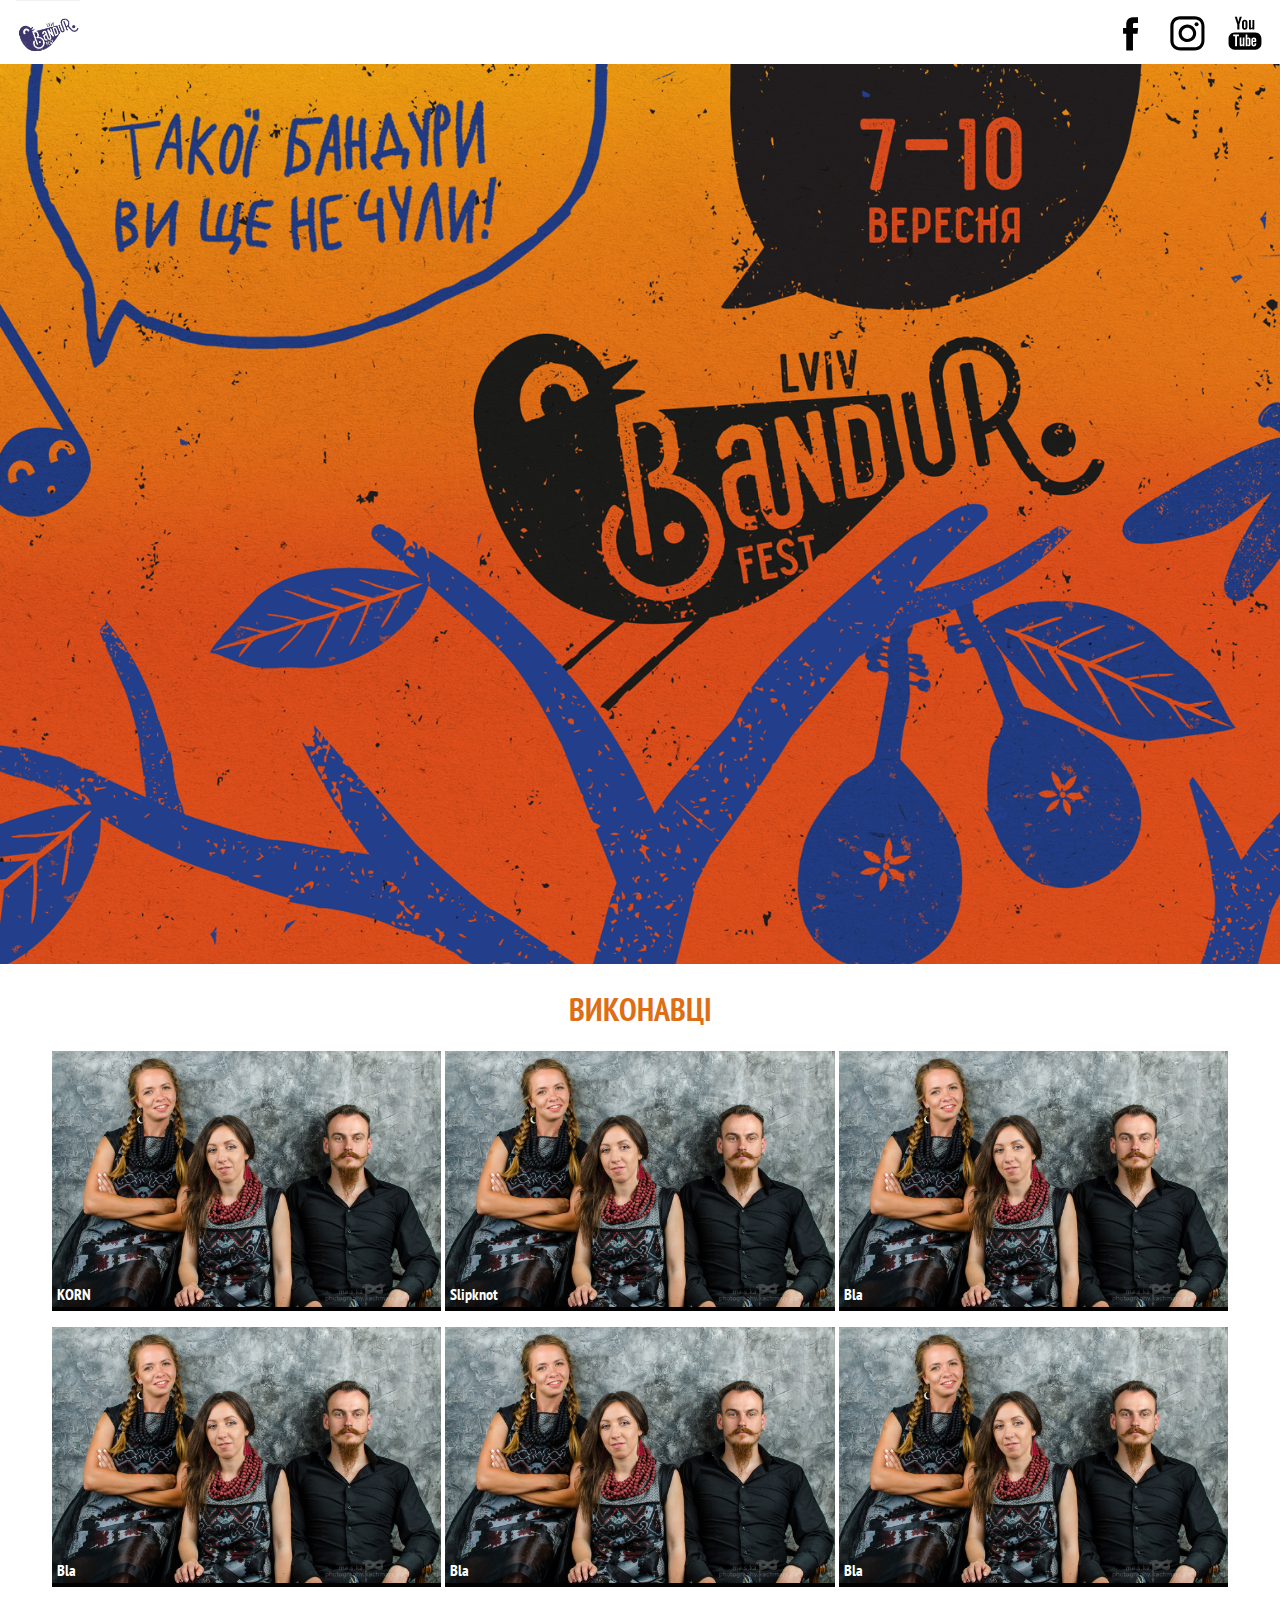
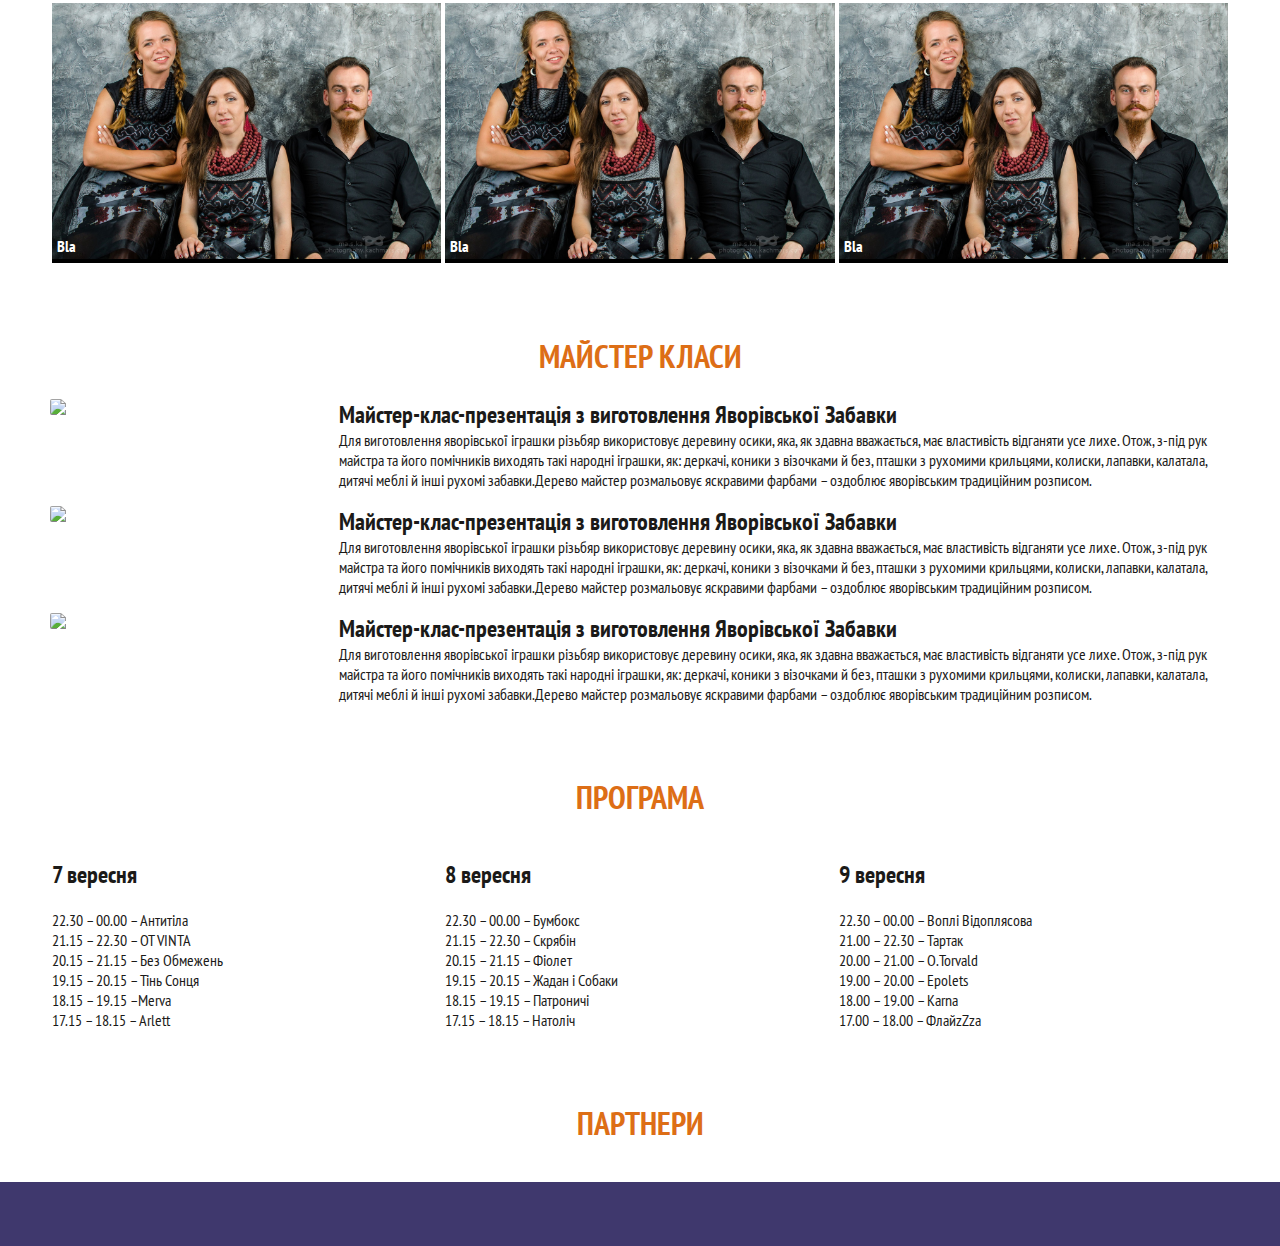
==== dev.html @ 80a22b16 "initial commit" ====
<!DOCTYPE html>
<html lang="en">
<head>
    <meta charset="UTF-8">
    <meta http-equiv="X-UA-Compatible" content="IE=edge"/>
    <meta http-equiv="Content-Type" content="text/html; charset=utf-8"/>
    <meta name="viewport" content="width=device-width, initial-scale=1, user-scalable=no">
    <meta property="og:title" content="Lviv Bandur Fest"/>
    <meta name="Keywords" content="бандура, фестиваль,львів">
    <meta name="description" content="Lviv Bandur Fest - перший фестиваль сучасної бандури у Львові. ">
    <meta property="og:description" content="Перший фестиваль сучасної бандури у Львові. "/>
    <meta property="og:url" content="http://www.lvivbandurfest.in.ua/"/>
    <link rel="apple-touch-icon" sizes="57x57" href="/apple-icon-57x57.png">
    <link rel="apple-touch-icon" sizes="60x60" href="/apple-icon-60x60.png">
    <link rel="apple-touch-icon" sizes="72x72" href="/apple-icon-72x72.png">
    <link rel="apple-touch-icon" sizes="76x76" href="/apple-icon-76x76.png">
    <link rel="apple-touch-icon" sizes="114x114" href="/apple-icon-114x114.png">
    <link rel="apple-touch-icon" sizes="120x120" href="/apple-icon-120x120.png">
    <link rel="apple-touch-icon" sizes="144x144" href="/apple-icon-144x144.png">
    <link rel="apple-touch-icon" sizes="152x152" href="/apple-icon-152x152.png">
    <link rel="apple-touch-icon" sizes="180x180" href="/apple-icon-180x180.png">
    <link rel="icon" type="image/png" sizes="192x192" href="/android-icon-192x192.png">
    <link rel="icon" type="image/png" sizes="32x32" href="/favicon-32x32.png">
    <link rel="icon" type="image/png" sizes="96x96" href="/favicon-96x96.png">
    <link rel="icon" type="image/png" sizes="16x16" href="/favicon-16x16.png">
    <link href="https://fonts.googleapis.com/css?family=PT+Sans+Narrow" rel="stylesheet"/>
    <link href="./assets/style.css" rel="stylesheet"/>
    <title>Lviv Bandur Fest</title>
</head>
<body>
<header>
    <div class="logo"></div>

    <ul class="menu">
        <li><a href="https://www.facebook.com/lvivbandurfest" class="social fb"></a></li>
        <li><a href="https://www.instagram.com/lvivbandurfest/" class="social instagram"></a></li>
        <li><a href="https://www.youtube.com/channel/UCYDL3ga-6FXzI2nb87Dr__w" class="social yt"></a></li>
    </ul>
    <!--<ul class="menu links">-->
    <!--<li><a href="#bands">Виконавці</a></li>-->
    <!--<li><a href="#masterclass">Майстеркласи</a></li>-->
    <!--<li><a href="#schedule">Розклад</a></li>-->
    <!--<li><a href="#contacts">Контакти</a></li>-->

    <!--</ul>-->
</header>
<article id="main">
    <section id="logo">

    </section>
    <section id="bands">
        <h1>Виконавці</h1>
        <ul class="cards three">
            <li class="card">
                <div class="image">
                    <img
                            src="3z.jpg">
                </div>
                <a class="title">
                    KORN
                </a>
            </li>
            <li class="card">
                <div class="image">
                    <img
                            src="3z.jpg">
                </div>
                <a class="title">
                    Slipknot
                </a>
            </li>
            <li class="card">
                <div class="image">
                    <img
                            src="3z.jpg">
                </div>
                <div class="title">
                    Bla
                </div>
            </li>
            <li class="card">
                <div class="image">
                    <img
                            src="3z.jpg">
                </div>
                <div class="title">
                    Bla
                </div>
            </li>
            <li class="card">
                <div class="image">
                    <img
                            src="3z.jpg">
                </div>
                <div class="title">
                    Bla
                </div>
            </li>
            <li class="card">
                <div class="image">
                    <img
                            src="3z.jpg">
                </div>
                <div class="title">
                    Bla
                </div>
            </li>
            <li class="card">
                <div class="image">
                    <img
                            src="3z.jpg">
                </div>
                <div class="title">
                    Bla
                </div>
            </li>
            <li class="card">
                <div class="image">
                    <img
                            src="3z.jpg">
                </div>
                <div class="title">
                    Bla
                </div>
            </li>
            <li class="card">
                <div class="image">
                    <img
                            src="3z.jpg">
                </div>
                <div class="title">
                    Bla
                </div>
            </li>
        </ul>
    </section>
    <section id="masterclass">
        <h1>Майстер класи</h1>
        <ul class="items">
            <li class="item">
                <div class="image">
                    <img
                            src="http://dolesko.com/IMG/jpg/img_4782-2.jpg">
                </div>
                <div class="content">
                    <a class="header">Майстер-клас-презентація з виготовлення Яворівської Забавки</a>
                    <div class="meta">
                        <span>Для виготовлення яворівської іграшки різьбяр використовує деревину осики, яка, як здавна вважається, має властивість відганяти усе лихе. Отож, з-під рук майстра та його помічників виходять такі народні іграшки, як: деркачі, коники з візочками й без, пташки з рухомими крильцями, колиски, лапавки, калатала, дитячі меблі й інші рухомі забавки.Дерево майстер розмальовує яскравими фарбами – оздоблює яворівським традиційним розписом.</span>
                    </div>
                </div>
            </li>
            <li class="item">
                <div class="image">
                    <img
                            src="http://dolesko.com/IMG/jpg/img_4782-2.jpg">
                </div>
                <div class="content">
                    <a class="header">Майстер-клас-презентація з виготовлення Яворівської Забавки</a>
                    <div class="meta">
                        <span>Для виготовлення яворівської іграшки різьбяр використовує деревину осики, яка, як здавна вважається, має властивість відганяти усе лихе. Отож, з-під рук майстра та його помічників виходять такі народні іграшки, як: деркачі, коники з візочками й без, пташки з рухомими крильцями, колиски, лапавки, калатала, дитячі меблі й інші рухомі забавки.Дерево майстер розмальовує яскравими фарбами – оздоблює яворівським традиційним розписом.</span>
                    </div>
                </div>
            </li>
            <li class="item">
                <div class="image">
                    <img
                            src="http://dolesko.com/IMG/jpg/img_4782-2.jpg">
                </div>
                <div class="content">
                    <a class="header">Майстер-клас-презентація з виготовлення Яворівської Забавки</a>
                    <div class="meta">
                        <span>Для виготовлення яворівської іграшки різьбяр використовує деревину осики, яка, як здавна вважається, має властивість відганяти усе лихе. Отож, з-під рук майстра та його помічників виходять такі народні іграшки, як: деркачі, коники з візочками й без, пташки з рухомими крильцями, колиски, лапавки, калатала, дитячі меблі й інші рухомі забавки.Дерево майстер розмальовує яскравими фарбами – оздоблює яворівським традиційним розписом.</span>
                    </div>
                </div>
            </li>
        </ul>
    </section>
    <section id="schedule">
        <h1>Програма</h1>
        <ul class="cards three">
            <li class="card">
                <h2>7 вересня</h2>
                22.30 – 00.00 – Антитіла<br>
                21.15 – 22.30 – OT VINTA<br>
                20.15 – 21.15 – Без Обмежень<br>
                19.15 – 20.15 – Тінь Сонця<br>
                18.15 – 19.15 –Merva<br>
                17.15 – 18.15 – Arlett<br>
            </li>
            <li class="card">
                <h2>8 вересня</h2>
                22.30 – 00.00 – Бумбокс <br>
                21.15 – 22.30 – Скрябін<br>
                20.15 – 21.15 – Фіолет<br>
                19.15 – 20.15 – Жадан і Собаки<br>
                18.15 – 19.15 – Патроничі<br>
                17.15 – 18.15 – Натоліч<br>
            </li>
            <li class="card">
                <h2>9 вересня</h2>
                22.30 – 00.00 – Воплі Відоплясова<br>
                21.00 – 22.30 – Тартак<br>
                20.00 – 21.00 – O.Torvald<br>
                19.00 – 20.00 – Epolets<br>
                18.00 – 19.00 – Karna<br>
                17.00 – 18.00 – ФлайzZzа<br>
            </li>
        </ul>
    </section>
    <section id="partners">
        <h1>Партнери</h1>
    </section>
</article>
<footer>

</footer>
</body>
</html>
---- assets/style.css ----
body {
    padding:0;
    margin: 0;
    font-family: 'PT Sans Narrow',Lato,'Helvetica Neue',Arial,Helvetica,sans-serif;
    color: #1b1a18;
    padding-top: 4em;
}
.social {
    margin-top:0.70em;
    height:2.0em;
    width:2.0em;
    background-size: 100% 100%;
    display:block;
}
.fb {
    background-image: url(
    [data-uri]);
}
.yt
{
    background-image:  url(
    [data-uri]);
}
.instagram {
    background-image: url(
    [data-uri]);
}
section {
    padding-left: 50px;
    padding-right: 50px;
    padding-top: 1.5em;
    padding-bottom: 1em;
    /* border-top:#ff7477 3px solid;*/
    /*border-bottom:#91ccc3 1px solid;*/
}


header
{

}

* {
    box-sizing: border-box;
}
.cards.four > .card {
    flex: 0 0 24.0%;
}
.cards.three > .card {
    flex: 0 0 33.0%;
}

.cards {
    display: -webkit-flex;
    -webkit-flex-direction: row;

    display: flex;
    flex-direction: row;
    flex-wrap: wrap;
    width: 100%;
    -webkit-flex-flow: row wrap;
    justify-content: space-around;
    align-items: center;
    list-style-type: none;
    padding: 0px;
}

.cards > .card {
    position: relative;
    margin-bottom: 1em;
    overflow: hidden;

}
.cards > .card > .image::after
{
    display: block;
    content: '';
    position: absolute;
    top: 0;
    left: 0;
    right: 0;
    bottom: 0;
    opacity: 0;
    -webkit-transition: opacity 0.4s;
    /* transition: opacity 0.4s; */
    background-color: black;
}
.cards > .card:hover > .image::after {
    opacity: 0.5;
}
.cards > .card > h2
{
    text-align: left;
}
.cards > .card  > .image
{
    background: black;
    text-align: center;
}
.cards > .card  > .image > img
{
    -webkit-transition: -webkit-transform 0.35s;
    transition: transform 0.35s;
}
.cards > .card:hover > .image > img
{
    -webkit-transform: scale(1.1);
    -ms-transform: scale(1.1);
    transform: scale(1.1);
}


.cards > .card > .title {
    position: absolute;
    bottom: 0;
    left: 0;
    right: 0;
    height: 30px;
    /*background: rgba(235, 99, 125, 0.76);*/
    color: white;
    padding: 5px;
    font-size: 16px;
    line-height: 16px;
    font-weight: bold;
    -webkit-transition: background 0.4s ease-out;
    transition: background 0.4s ease-out;
}
.cards > .card:hover > .title{
    background: none;
}

.cards > .card  img {
    width: 100%;
    height: 100%;
}

/* Small screens */
@media all and (max-width: 655px) {
    body > header > .menu{
        display:none !important;
    }
    .cards,.items {
        /* On small screens, we are no longer using row direction but column */
        flex-direction: column;
    }

}
.items
{
    list-style-type: none;
    width: 100%;
    padding: 0;
}
.items > .item
{
    width: 100%;
    display: flex;
    padding-bottom: 1em;
}
.items > .item > .image
{
    -webkit-box-flex: 0;
    -ms-flex: 0 0 auto;
    flex: 0 0 24.5%;
    display: block;
    float: none;
    margin: 0;
    padding: 0;

}
.items > .item  .header
{
    font-size: 1.5em;
    font-weight: 700;
}
.items > .item > .content
{
    -webkit-box-flex: 1;
    -ms-flex: 1 1 auto;
    flex: 1 1 auto;
}
.items > .item > .image > img
{
    display: block;
    width: 100%;
    height: auto;
    border-radius: .125rem;
    border: none;
    padding-right: 1em;
}
h1
{
    text-align: center;
    font-size: 2em;

    text-transform: uppercase;
    color:#dd6e16;
    margin-top: 0;
}
footer
{
    background: #3f386d;
    height: 4em;
    color:white;
}
body > header
{
    position: fixed;
    left:0px;
    right:0px;
    top:0px;
    height:4em;
    background: rgba(255, 255, 255, 0.9);
    z-index:1000;
}
body > header > .logo
{
    background-image:url(./logo.png);
    background-size:100% ;
    width:4em;
    height:4em;
    margin-left: 10px;
    float:left;
    margin-left: 1em;
}
body > header > .menu
{
    float:right;
    /*width:60%;*/
    padding:0px;
    margin:0;
    list-style-type: none;
    display: block;
    margin-right:1em;

}
body > header > .menu > li a:hover
{
    color:#e14130;
}
body > header > .menu a
{
    text-decoration: none;
    color: #29377c;
    font-size:1.2em;
    font-weight:bold;
    text-transform: uppercase;
}
body > header > .menu > li
{
    display: inline-block;
    height:4em;
    line-height:0;
    padding-left: 1em;
}
body > header >.menu.links > li {
    padding: 2em;
}
section#logo
{
    background: url(./banner.png);
    height:100vh;
    width:100vw;
    /*background-attachment: fixed;*/
    background-size: cover;
    background-position: center;
    background-repeat: no-repeat;

}
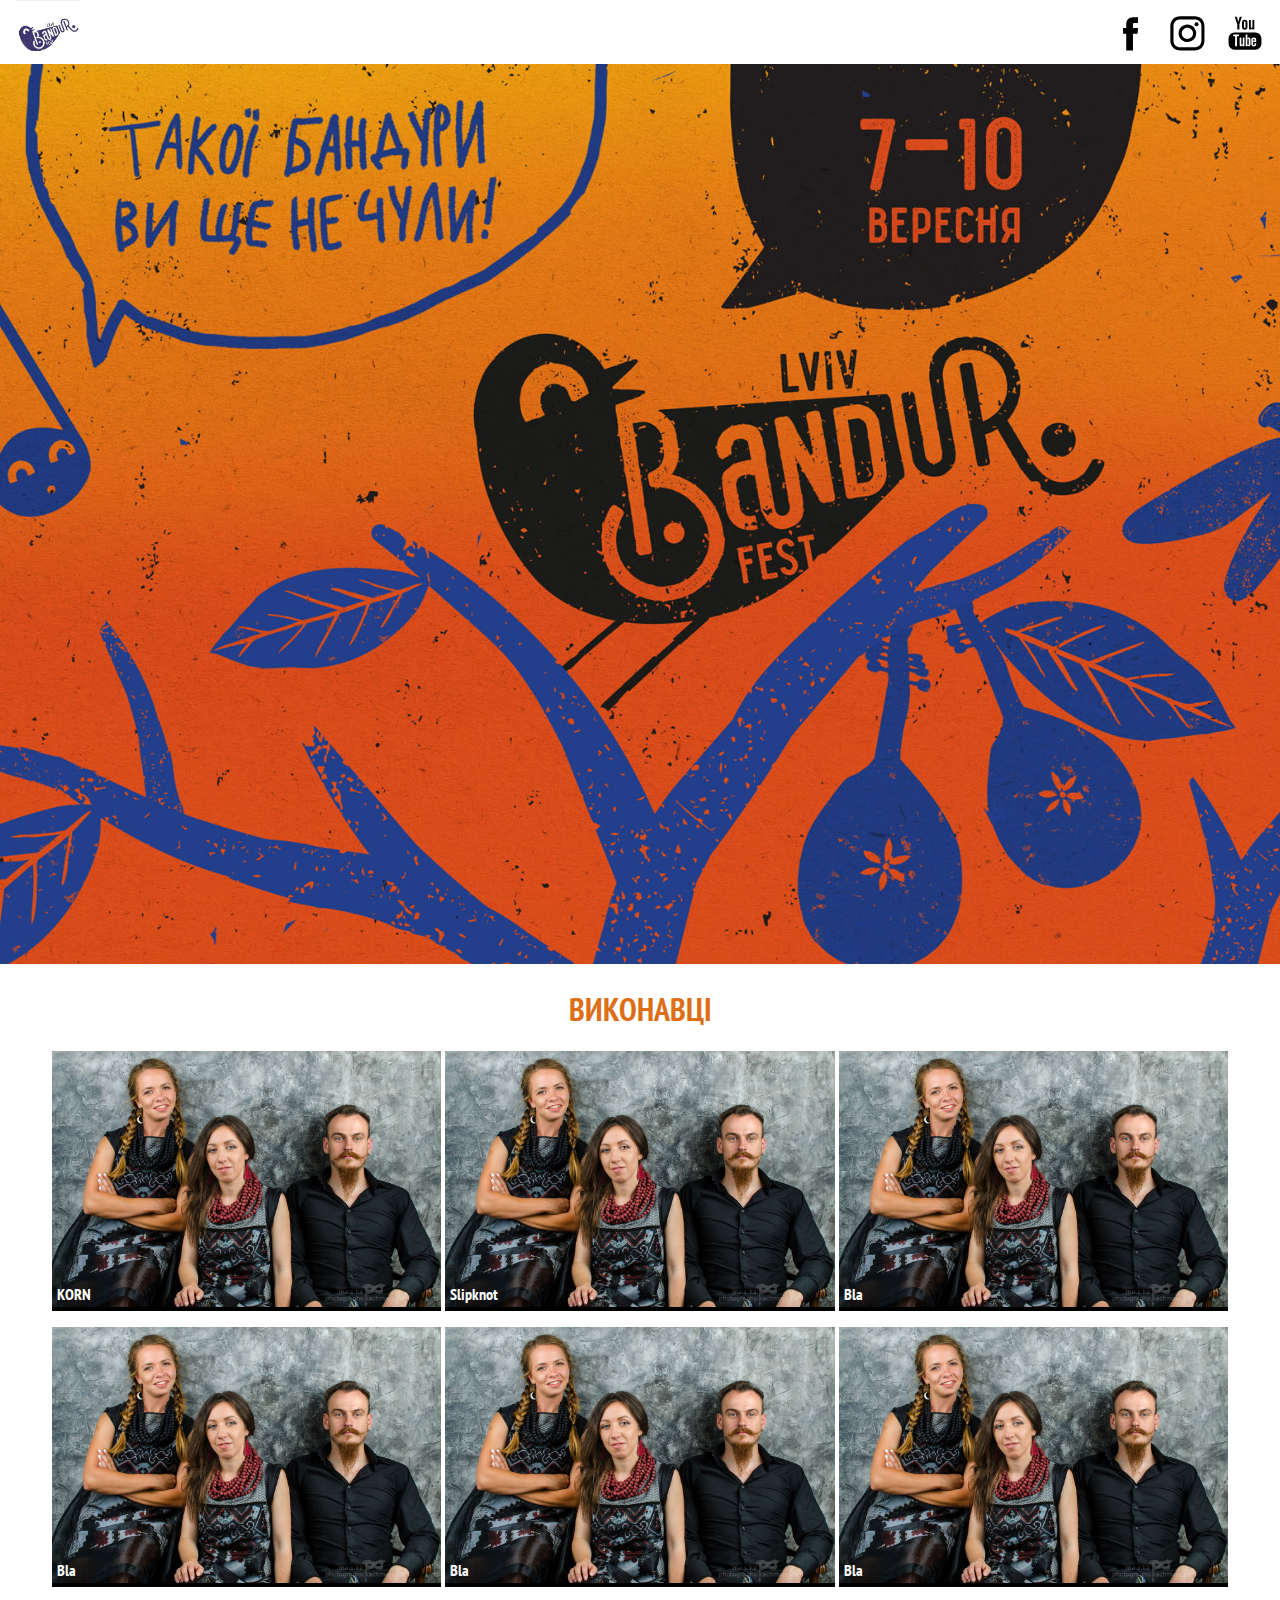
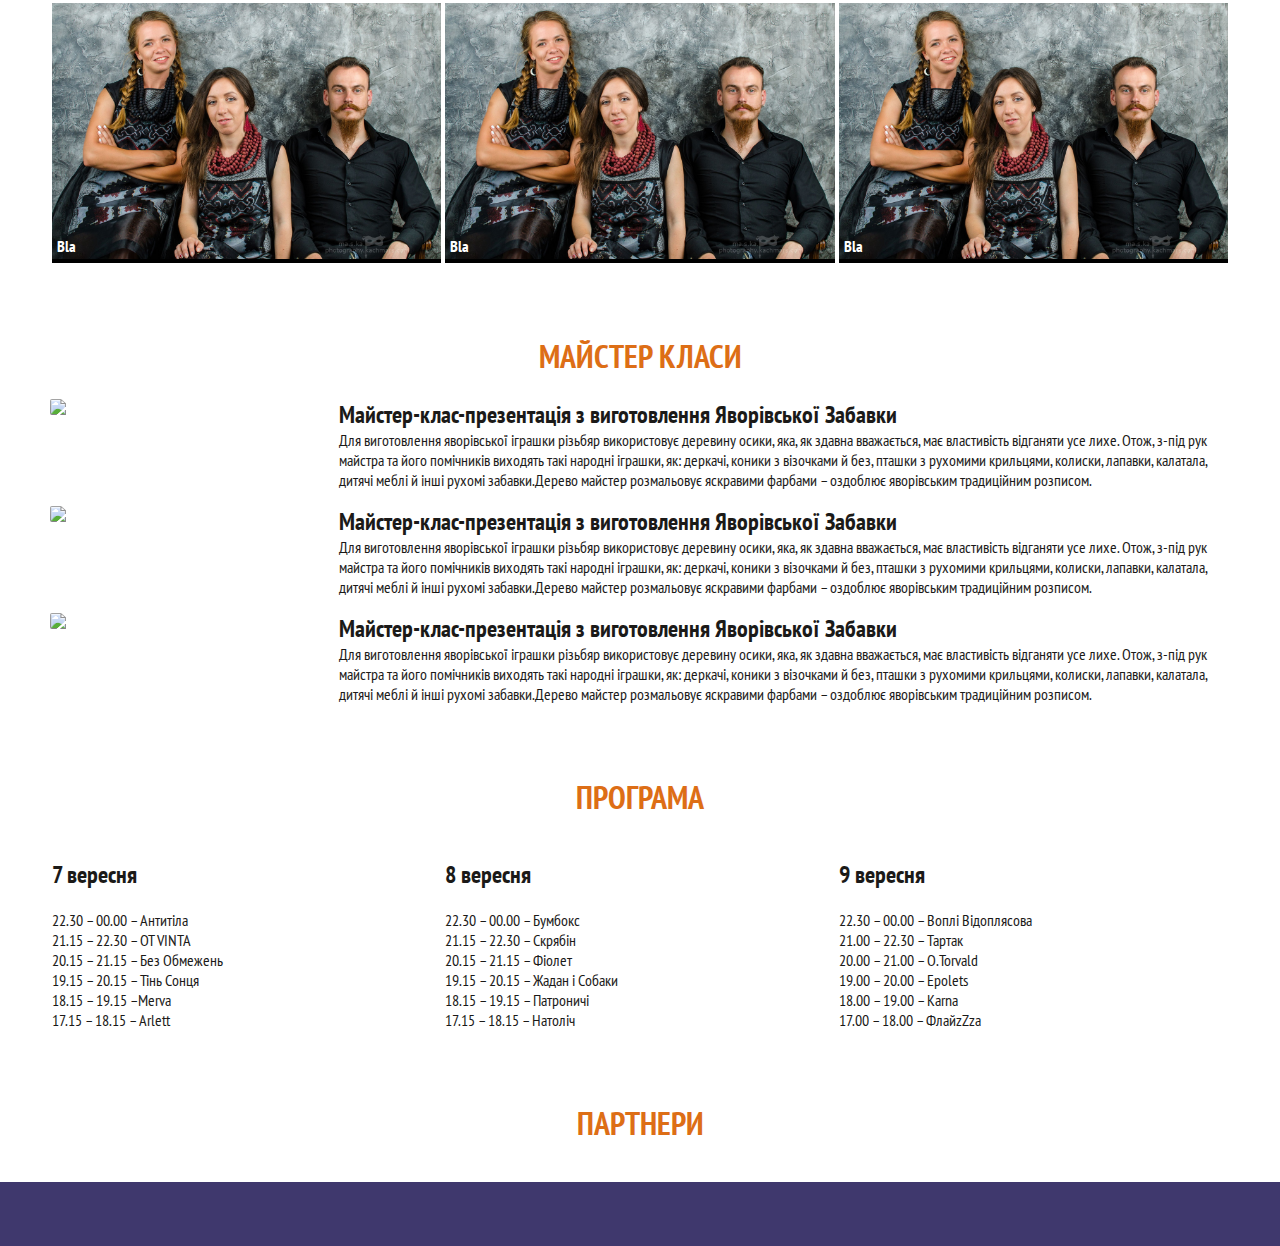
==== commit eaf3db21: "removed unused files reduced banner size" ====
--- a/dev.html
+++ b/dev.html
@@ -10,6 +10,7 @@
     <meta name="description" content="Lviv Bandur Fest - перший фестиваль сучасної бандури у Львові. ">
     <meta property="og:description" content="Перший фестиваль сучасної бандури у Львові. "/>
     <meta property="og:url" content="http://www.lvivbandurfest.in.ua/"/>
+    <meta property="og:image" content="/assets/banner.jpg" />
     <link rel="apple-touch-icon" sizes="57x57" href="/apple-icon-57x57.png">
     <link rel="apple-touch-icon" sizes="60x60" href="/apple-icon-60x60.png">
     <link rel="apple-touch-icon" sizes="72x72" href="/apple-icon-72x72.png">
--- a/assets/style.css
+++ b/assets/style.css
@@ -258,7 +258,7 @@
 }
 section#logo
 {
-    background: url(./banner.png);
+    background: url(./banner.jpg);
     height:100vh;
     width:100vw;
     /*background-attachment: fixed;*/
